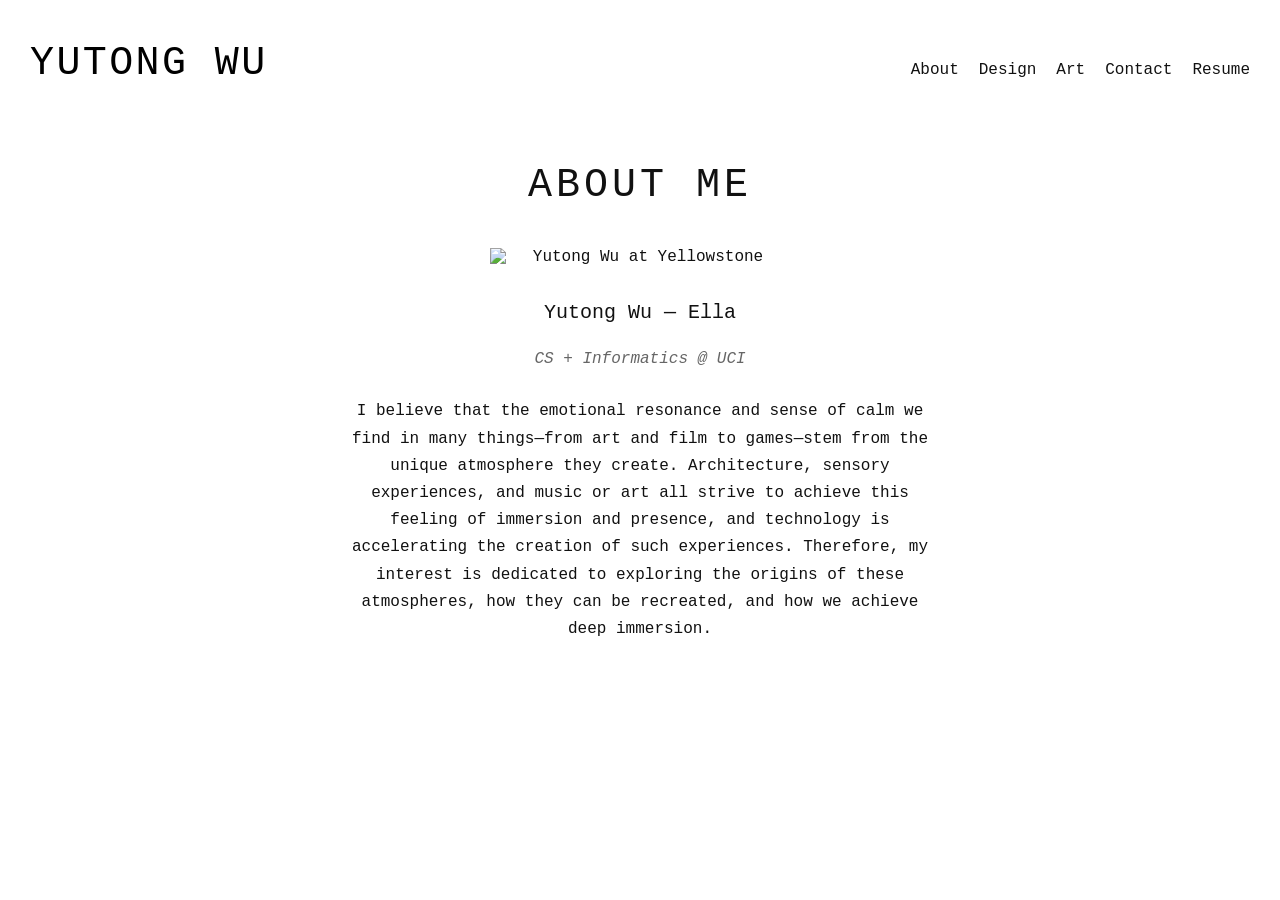
==== about.html @ 7589e151 "passing all the checker and submit the draft,will develop more later" ====
<!doctype html>
<html lang="en">
<head>
  <meta charset="utf-8" >
  <meta name="author" content="Yutong Wu" >
  <meta name="description" content="About Yutong" >
  <meta name="viewport" content="width=device-width, initial-scale=1" >
  <title>About ME</title>
  <link href="https://fonts.googleapis.com/css2?family=Caveat&display=swap" rel="stylesheet" >
  <link rel="stylesheet" href="style.css" >
</head>
<body class="about">
  <div class="layout">
    <header class="site-header">
      <nav class="nav container" aria-label="Primary">
        <a class="brand" href="index.html">YUTONG WU</a>
        <div class="links">
          <a href="about.html" aria-current="page">About</a>
          <a href="design.html">Design</a>
          <a href="photo.html">Art</a>
          <a href="contact.html">Contact</a>
          <a href="Yutong.pdf" target="_blank" rel="noopener">Resume</a>
        </div>
      </nav>
    </header>

    <main class="about-main">
      <h2 class="about-title">ABOUT ME</h2>
        
        <div class="about-content">
            <div class="about-image-container">
                <img src="img/me.jpg" alt="Yutong Wu at Yellowstone" class="about-image" > 
            </div>
            <div class="about-text-content">
                <p class="name">Yutong Wu — Ella</p>
                <p class="role">CS + Informatics @ UCI</p>
                <p class="interest">I believe that the emotional resonance and sense of calm we find in many things—from art and film to games—stem
            from the unique atmosphere they create. Architecture, sensory experiences, and music or art all strive to
            achieve this feeling of immersion and presence, and technology is accelerating the creation of such
            experiences. Therefore, my interest is dedicated to exploring the origins of these atmospheres, how they can
            be recreated, and how we achieve deep immersion.
                </p>
            </div>
        </div>
    </main>
  </div>
</body>
</html>
---- style.css ----
html, body { height: 100%; }


body{
  font-family: 'Courier New';
  background-color: #fff;
  color: #111;
  margin: 0;
}

a{ color:#111; text-decoration:none; }
a:hover{ text-decoration:underline; }

.site-header { padding: 40px 30px 16px; }

.nav{
  display:flex;
  align-items: baseline;
  justify-content:space-between;
  gap: 12px;
  max-width: 5000px;
}

.brand{
  font-size: clamp(20px, 10vw, 40px);
  line-height: 1.2;
  color:#000000;
  text-decoration:none;
  font-weight:350;
  letter-spacing:.06em;
}

.links{
  display:flex;
  align-items:center;
  flex-wrap:wrap;
  white-space:nowrap;
  gap: 20px;
  font-size: clamp(13px, 5vw, 16px);
}


html, body, .layout { overflow-x: hidden; }

:root{
  --slide-duration: 2.5s;
  --fade-duration: 1s;
}

.slider{
  position: relative;
  width: 120svw;
  margin-left: -10svw;
  margin-right: auto;
  height: 85vh;
  overflow: hidden;    
  border: 0;          
}
.slider figure{
  position: absolute;
  inset: 0;
  opacity: 0;
  animation: fadeSlide calc(var(--count) * (var(--slide-duration) + var(--fade-duration))) infinite;
}
.slider img{
  width: 100%;
  height: 100%;
  object-fit: contain;
  display:block;
  border: 0;
}


@keyframes fadeSlide{
  0%   { opacity: 0; }
  2%   { opacity: 1; }
  23%  { opacity: 1; }
  25%  { opacity: 0; }
  100% { opacity: 0; }
}

.main{
  width: min(900px, 92vw);
  margin: 24px auto;
  padding: 16px;
  text-align: center;
}
.pc{
  display:block;
  width:100%;
  height:auto;
  border-radius:8px;
}
.validator{
  text-align:center;
  padding: 24px 0 32px;
  font-size: 14px;
  color:#666;
}






.about-main{
  margin: 10px auto;
  padding: 16px;
  text-align: center;
}

.about-title {
  text-align: center; 
  font-size: clamp(30px, 6vw, 40px); 
  margin-bottom: 40px;
  font-weight: 300;
  letter-spacing: .1em;
}

.about-content {
  display: flex;
  flex-direction: column; 
  align-items: center; 
}

.about-image-container {
  width: min(300px, 80%); 
  margin-bottom: 30px;
}

.about-image {
  width: 100%;
  height: auto;
  display: block;
}

.about-text-content {
  max-width: 600px; 
  text-align: center; 
}

.about-text-content p {
  line-height: 1.7;
  margin-bottom: 20px;
  font-size: 16px;
  font-weight: 400;
}

.about-text-content .name {
    font-size: 20px;
    font-weight: 500;
    margin-top: 0;
    margin-bottom: 5px;
}

.about-text-content .role {
    font-style: italic;
    color: #666;
    margin-bottom: 25px;
}



.contact-main{
  margin: 10px auto;
  padding: 16px;
  text-align: center;
}

.contact-title {
  text-align: center; 
  font-size: clamp(30px, 6vw, 40px); 
  margin-bottom: 40px;
  font-weight: 300;
  letter-spacing: .1em;
}

.contact-content {
  display: flex;
  flex-direction: column; 
  align-items: center; 
}

.contact-image-container {
  width: min(100px, 80%); 
  margin-bottom: 30px;
}

.contact-image {
  width: 100%;
  height: auto;
  display: block;
}

.contact-text-content {
  max-width: 600px; 
  text-align: center; 
}

.contact-text-content p {
  line-height: 1.7;
  margin-bottom: 20px;
  font-size: 16px;
  font-weight: 400;
}

.contact-text-content .email {
    font-size: 20px;
    font-weight: 500;
    margin-top: 0;
    margin-bottom: 5px;
}
.contact-text-content .email2 {
    font-size: 20px;
    font-weight: 500;
    margin-top: 0;
    margin-bottom: 5px;
}

.contact-text-content .ins {
    font-size: 20px;
    font-weight: 500;
    margin-top: 0;
    margin-bottom: 5px;
}


.pdf-container {
    width: min(700px, 90vw); 

    height: 80vh; 

    margin: 40px auto; 
    
    border: 1px solid #ddd; 
    overflow: hidden;
}

.pdf-container iframe {
    width: 100%;
    height: 100%;
    display: block;
}


.design-main {
  width: 100%; 
  padding: 10px 0; 
}

.design-title {
  text-align: center;
  font-size: clamp(40px, 5vw, 60px);
  margin-bottom: 40px;
  font-weight: 300;
  letter-spacing: .08em;
}




.art-main {
  width: 100%; 
  padding: 10px 0; 
}

.art-title {
  text-align: center;
  font-size: clamp(40px, 5vw, 60px);
  margin-bottom: 40px;
  font-weight: 300;
  letter-spacing: .08em;
}

.horizontal-scroll-gallery {
  display: flex;
  overflow-x: scroll;
  overflow-y: hidden;
  flex-wrap: nowrap;
  padding: 0 30px 20px 30px; 
}


.horizontal-scroll-gallery {
  scrollbar-width: none;
}

.gallery-item {
  flex-shrink: 0;
  width: auto; 
  height: 60vh; 
  margin-right: 20px; 
  
  margin-top: 0;
  margin-bottom: 10px;
  
  position: relative; 
}

.gallery-image {
  width: 100%;
  height: 100%;
  
  object-fit: contain; 
  display: block;
}

.gallery-caption {
  text-align: center;
  margin-top: 10px;
  font-size: 16px;
  color: #333;
}
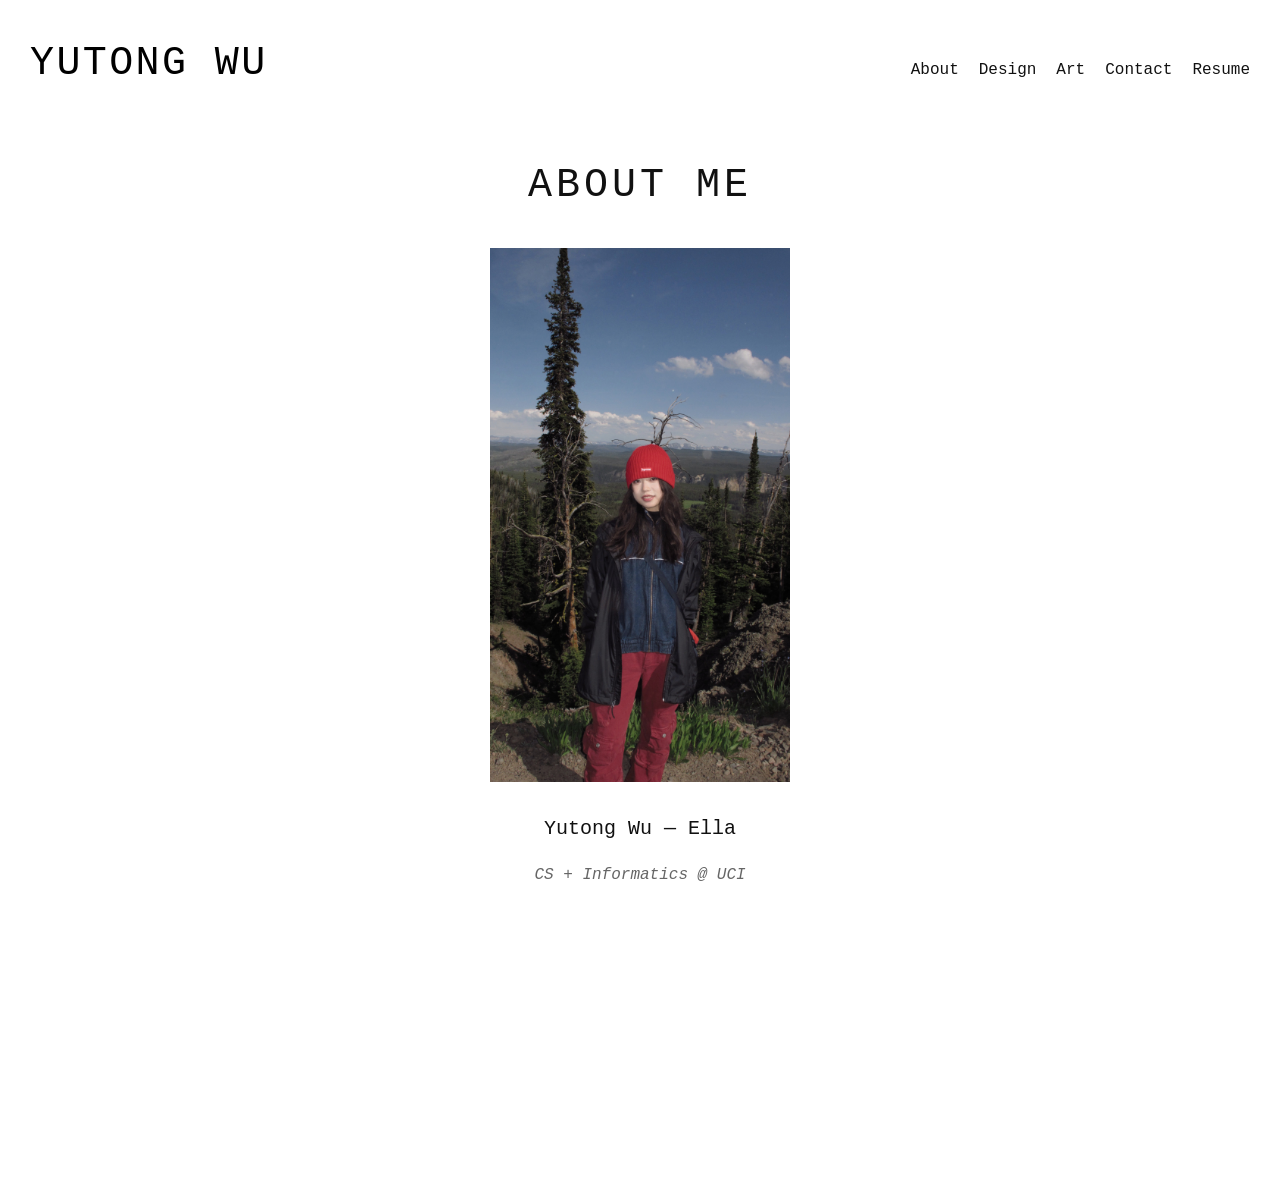
==== commit 46d105b6: "Update about.html" ====
--- a/about.html
+++ b/about.html
@@ -29,7 +29,7 @@
         
         <div class="about-content">
             <div class="about-image-container">
-                <img src="img/me.jpg" alt="Yutong Wu at Yellowstone" class="about-image" > 
+                <img src="./img/me.JPG" alt="Yutong Wu at Yellowstone" class="about-image" > 
             </div>
             <div class="about-text-content">
                 <p class="name">Yutong Wu — Ella</p>
@@ -45,4 +45,4 @@
     </main>
   </div>
 </body>
-</html>+</html>
